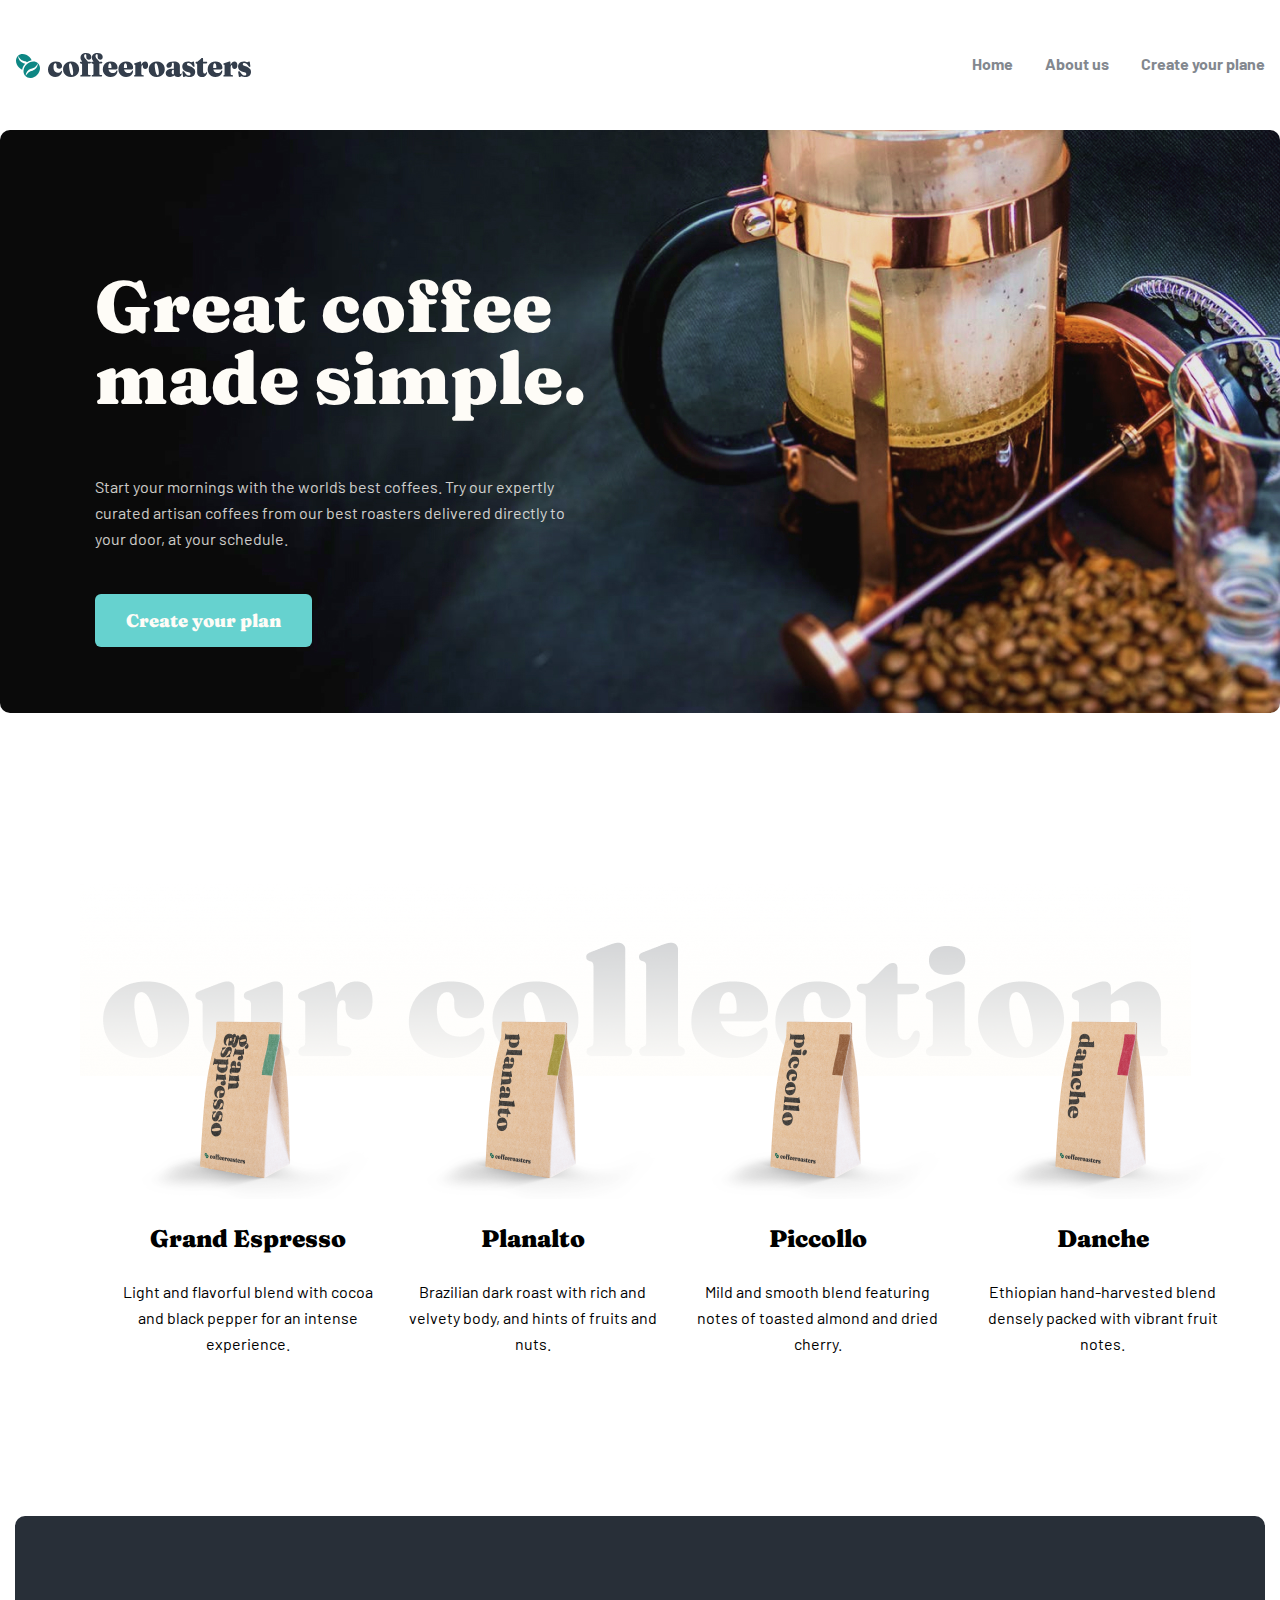
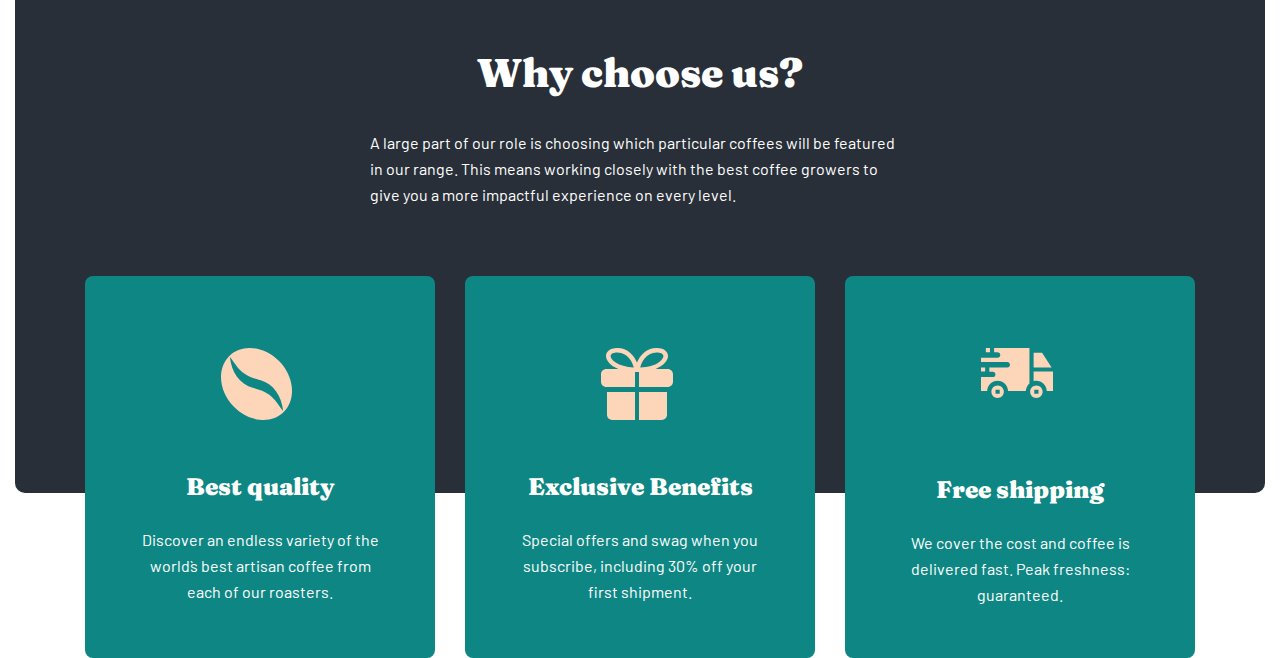
==== index.html @ 3e535aac "first commit" ====
<!DOCTYPE html>
<html lang="en">
<head>
    <meta charset="UTF-8">
    <meta http-equiv="X-UA-Compatible" content="IE=edge">
    <meta name="viewport" content="width=device-width, initial-scale=1.0">
    <link rel="stylesheet" href="./css/normalize.css">
    <link rel="stylesheet" href="./css/main.css">
    <title>Document</title>
</head>
<body>
    <header>

        <h1 class="visually-hidden">hello world</h1>

        <div class="container">
                
                <div class="header-box">
                    <a href="#"><img class="logo-img" src="./images/logoCoffe.svg" alt="Logotip Coffe"></a>

                    <nav class="navbar">
                        <ul class="nav-menu">
                            <li class="navbar-item">
                                <a class="navbar-link" href="#">Home</a>
                            </li>
                            <li class="navbar-item">
                                <a class="navbar-link" href="#">About us</a>
                            </li>
                            <li class="navbar-item">
                                <a class="navbar-link" href="#">Create your plane</a>
                            </li>     
                        </ul>
                    </nav>
                </div>
                
            </div>
          
        </div>
            
    </header>

    <main>
        <section class="section-one">
            <div class="container">
                <!-- headline -->
                <div class="section-two-box">
                    <div class="section-one-title">
                        <h2 class="section-one-title-text">
                            Great coffee
                            made simple.
                        </h2>
                        <p class="section-one-text">
                            Start your mornings with the world`s best coffees.
                            Try our expertly curated artisan coffees from our best roasters delivered directly to your door, at your schedule.
                        </p>
    
                        <a class="section-one-link" href="#">Create your plan</a>
                    </div>
                </div>  

            </div>
        </section>
        <section class="section-two">
            <img class="our-collections-img" src="./images/ourcollections.png" alt="Our collections text">
                <ul class="section-two-menu">
                    <li class="section-two-menu-item">
                        <img src="./images/kopi1.png" alt="Grand espresso">
                        <p class="nameCoffe">Grand Espresso</p>
                        <p class="coffeText">Light and flavorful blend with cocoa and black pepper for an intense experience.</p>
                    </li>
                    <li class="section-two-menu-item">
                        <img src="./images/kopi2.png" alt="Planalto">
                        <p class="nameCoffe">Planalto</p>
                        <p class="coffeText">Brazilian dark roast with rich and velvety body, and hints of fruits and nuts.</p>
                    </li>
                    <li class="section-two-menu-item">
                        <img src="./images/kopi3.png" alt="Piccollo">
                        <p class="nameCoffe">Piccollo</p>
                        <p class="coffeText">Mild and smooth blend featuring notes of toasted almond and dried cherry.</p>
                    </li>
                    <li class="section-two-menu-item">
                        <img src="./images/kopi4.png" alt="Danche">
                        <p class="nameCoffe">Danche</p>
                        <p class="coffeText">Ethiopian hand-harvested blend densely packed with vibrant fruit notes.</p>
                    </li>
                </ul>
        </section>
        <section class="section-three">
            <div class="container">
                <div class="section-three-box">
                    <h2 class="section-three-title">Why choose us?</h2>
                    <p class="section-three-text">A large part of our role is choosing which particular coffees will be featured 
                        in our range. This means working closely with the best coffee growers to give 
                        you a more impactful experience on every level.</p>
                            <ul class="section-three-menu">
                                <li class="section-three-menu-item">
                                    <img class="section-three-menu-item-img" src="./images/Shape.svg" alt="Cofe">
                                    <p class="section-three-menu-item-title">Best quality</p>
                                    <p class="section-three-menu-item-text">Discover an endless variety of the world`s best artisan coffee from each of our roasters.</p>
                                </li>
                                <li class="section-three-menu-item">
                                    <img class="section-three-menu-item-img" src="./images/CombinedShape.svg" alt="Cofe">
                                    <p class="section-three-menu-item-title">Exclusive Benefits</p>
                                    <p class="section-three-menu-item-text">Special offers and swag when you subscribe, including 30% off your first shipment.</p>
                                </li>
                                <li class="section-three-menu-item">
                                    <img class="section-three-menu-item-img car-img" src="./images/CombinedShape1.svg" alt="Cofe">
                                    <p class="section-three-menu-item-title">Free shipping</p>
                                    <p class="section-three-menu-item-text">We cover the cost and coffee is delivered fast. Peak freshness: guaranteed.</p>
                                </li>
                            </ul>
                </div>
            </div>
        </section>
    </main>

</body>
</html>
---- css/main.css ----
@font-face {
    font-family: 'Fraunces 9pt';
    src: url('../fonts/Fraunces9pt-Black.woff2') format('woff2'),
        url('../fonts/Fraunces9pt-Black.woff') format('woff');
    font-weight: 900;
    font-style: normal;
    font-display: swap;
}

@font-face {
    font-family: 'Barlow';
    src: url('../fonts/Barlow-Regular.woff2') format('woff2'),
        url('../fonts/Barlow-Regular.woff') format('woff');
    font-weight: normal;
    font-style: normal;
    font-display: swap;
}

@font-face {
    font-family: 'Barlow';
    src: url('../fonts/Barlow-Bold.woff2') format('woff2'),
        url('../fonts/Barlow-Bold.woff') format('woff');
    font-weight: bold;
    font-style: normal;
    font-display: swap;
}

*{
    box-sizing: border-box;
}
body{
    margin: 0;
    padding:0;
    
}
img{
    vertical-align: middle;
}
a{
    text-decoration: none;
}
ul,ol{
    list-style: none;
}
.visually-hidden{
    
        clip: rect(0 0 0 0);
        clip-path: inset(50%);
        height: 1px;
        overflow: hidden;
        position: absolute;
        white-space: nowrap;
        width: 1px;
      
}
.container{
    width: 1280px;
    margin: 0 auto;
    padding: 0px 15px;
}
.header-box{
    display: flex;
    align-items: center;
    justify-content: space-between;
  
}
.logo-img:hover{
    opacity: 0.8;
}
.nav-menu{
    display: flex;
   
}
.navbar-item{
    padding: 40px 16px;
  
}
.navbar-item:last-child{
    padding-right: 0px;
}
.navbar-link{
    font-family: 'Barlow';
    font-style: normal;
    font-weight: 700;
    font-size: 16px;
    line-height: 15px;
    color: #83888F;
}
.navbar-link:hover{
    color: black;
}
.section-one{
    width: 1280px;
    background-image: url("../images/Bitmap.jpg");
    background-repeat: no-repeat;
    background-size: 1280px 600px;
    margin: 0 auto;
    border-radius: 10px;
}
.section-two-box{
    padding: 80px;
    margin-bottom: 167px;
    background-image: url("../images/Bitmap.png");
    background-repeat: no-repeat;
    background-size: 1280px , 600px;
    border-radius: 10px;

}

.section-one-title{
    width: 493px;
}

.section-one-title-text{
    font-family: 'Fraunces 9pt';
    font-style: normal;
    font-weight: 900;
    font-size: 72px;
    line-height: 72px;
    color: #FEFCF7;
}

.section-one-text{
    margin-top: 32px;
    margin-bottom: 56px;
    font-family: 'Barlow';
    font-style: normal;
    font-weight: 400;
    font-size: 16px;
    line-height: 26px;
    color: #FEFCF7;
    opacity: 0.8;
}

.section-one-link{
    padding: 15px 31px;
    font-family: 'Fraunces 9pt';
    font-style: normal;
    font-weight: 900;
    font-size: 18px;
    line-height: 25px;
    text-align: center;
    color: #FEFCF7;
    background: #66D2CF;;
    border-radius: 6px;
}
.section-one-link:hover{
    background-color: #0E8784;
}
.section-two{
    position: relative;
    width: 1280px;
    margin: 0 auto;
    padding-left: 80px;
}
.section-two-menu{
    position: absolute;
    display: flex;
    top: 110px;
}
.section-two-menu-item{
    margin-right: 30px;
    width: 255px;
    top: 130px;
}
.section-two-menu-item:last-child{
    margin-right: 0px;
}
.nameCoffe{
    Font-family: 'Fraunces 9pt';
    Font-style: Black;
    Font-size: 24px;
    Line-height: 32px;
    text-align: center;
}
.coffeText{
    Font-family: 'Barlow';
    Font-style: 'Regular';
    Font-size: 16px;
    Line-height: 26px;
    text-align: center;
}
.section-three-box{
    height: 577px;
    margin-top: 440px;
    background-color: #282F38;
    border-radius: 10px;
    padding-top: 100px;
}
.section-three-title{
    Font-family: 'Fraunces 9pt';
    Font-style: Black;
    color: white;
    Font-size: 40px;
    Line-height: 48px;
    text-align: center;
  
}
.section-three-text{
    Font-family: 'Barlow';
    Font-style: 'Regular';
    color: white;
    margin: 0 auto;
    Font-size: 16px;
    Line-height: 26px;
    width: 540px;
    height: 80px;
}
.section-three-menu{
    display: flex;
}
.section-three-menu-item{
    width: 350px;
    height: 382px;
    background-color: #0E8784;
    border-radius: 8px;
    margin-top: 50px;
    margin-right: 30px;
}
.section-three-menu-item:first-child{
    margin-left: 30px;
}
.section-three-menu-item-img{
    margin: 72px 143px -5px 136px;
}
.car-img{
    margin-bottom: 20px;
}
.section-three-menu-item-title{
    Font-family: 'Fraunces 9pt';
    Font-style: Black;
    color: white;
    text-align: center;
    Font-size: 24px;
    Line-height: 32px;
    margin-top: 56px;
}
.section-three-menu-item-text{
    Font-family: 'Barlow';
    Font-style: 'Regular';
    color: white;
    Font-size: 16px;
    Line-height: 26px;
    margin: 0 auto;
    text-align: center;
    width: 255px;
}
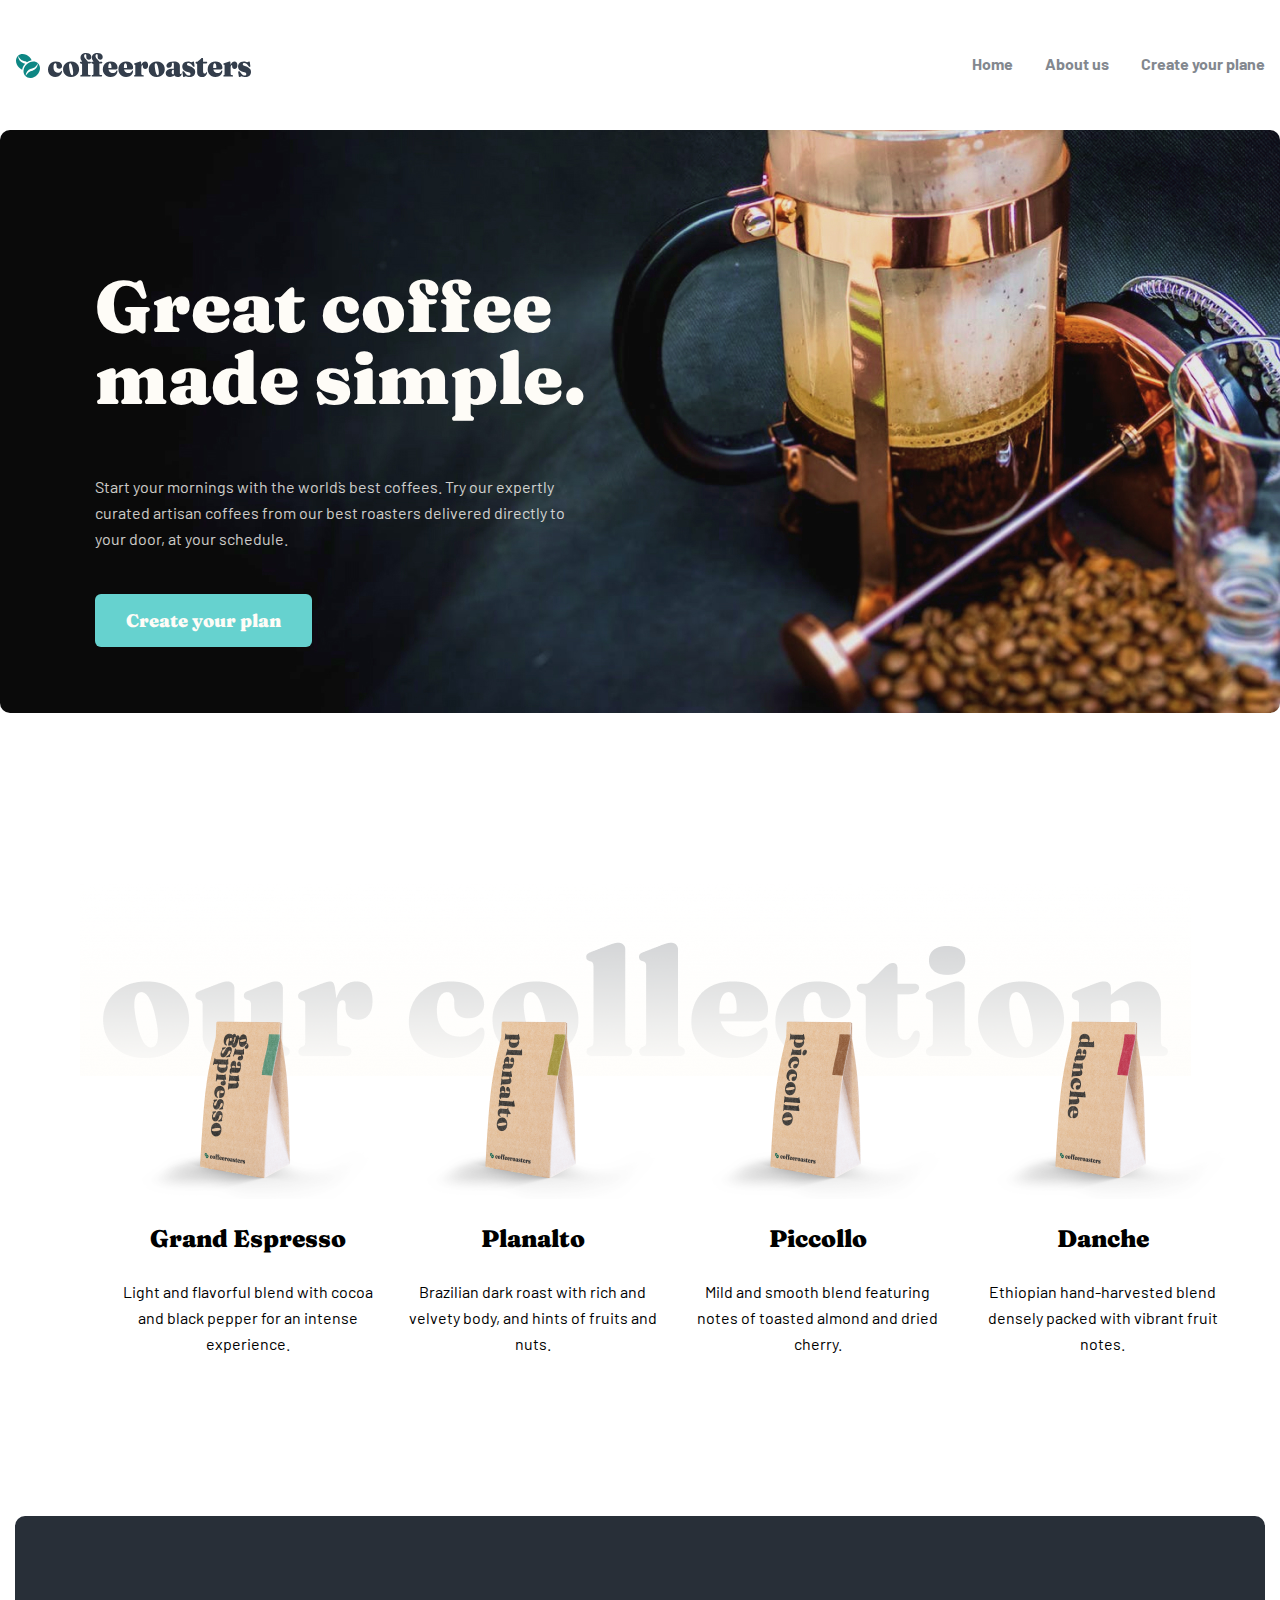
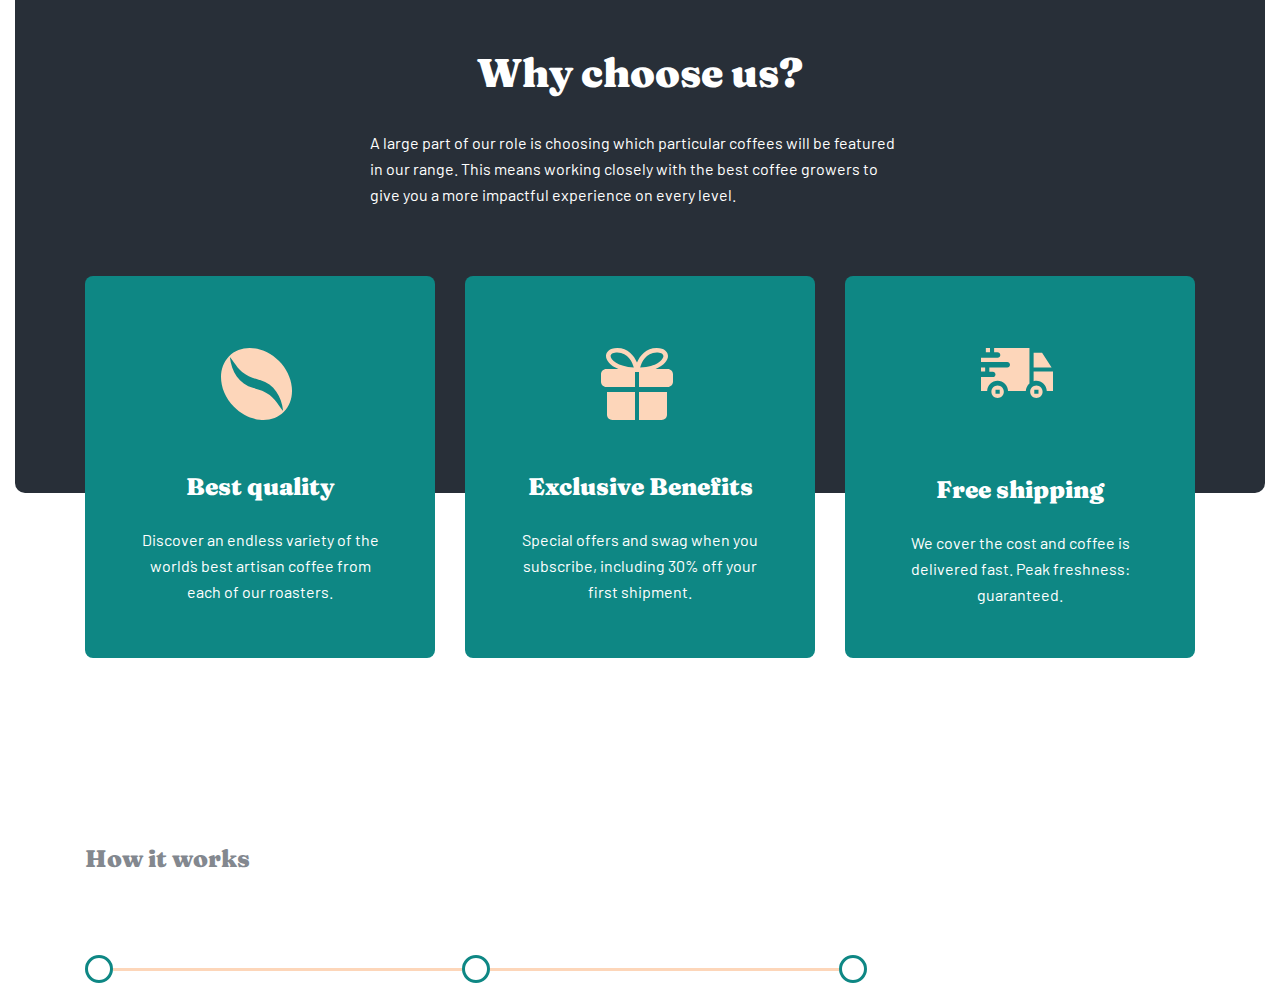
==== commit d9727801: "section four modified" ====
--- a/index.html
+++ b/index.html
@@ -112,6 +112,20 @@
                 </div>
             </div>
         </section>
+        <section class="section-four">
+            <div class="container">
+                <div class="section-four__box">
+                    <h2 class="section-four__title">How it works</h2>
+                    <div class="section-four__line liner">
+                        <span class="liner__1"></span>
+                        <span class="liner__2"></span>
+                        <span class="liner__1"></span>
+                        <span class="liner__2"></span>
+                        <span class="liner__1"></span>
+                    </div>
+                </div>
+            </div>
+        </section>
     </main>
 
 </body>
--- a/css/main.css
+++ b/css/main.css
@@ -244,4 +244,40 @@
     margin: 0 auto;
     text-align: center;
     width: 255px;
+}
+.section-four__box{
+    margin-top: 350px;
+}
+.section-four__title{
+    Font-family: 'Fraunces 9pt';
+    Font-style: Black;
+    Font-size: 24px;
+    Line-height: 32px;
+    color: #83888F;
+    margin-left: 70px;
+}
+.liner{
+    margin-left: 70px;
+    margin-top: 80px;
+    display: flex;
+}
+.liner__1{
+    display: inline-block;
+    width: 28px;
+    height: 28px;
+    border: 3px solid #0E8784;
+    background-color: white;
+    border-radius: 50%;
+    /* margin-right: 349px; */
+}
+.liner__1:last-child{
+    margin-right: 0px;
+}
+.liner__2{
+    display: block;
+    margin-top: 13px;
+    border-bottom: 3px solid #FDD6B9;
+    width: 349px;
+    height: 3px;
+    vertical-align: middle;
 }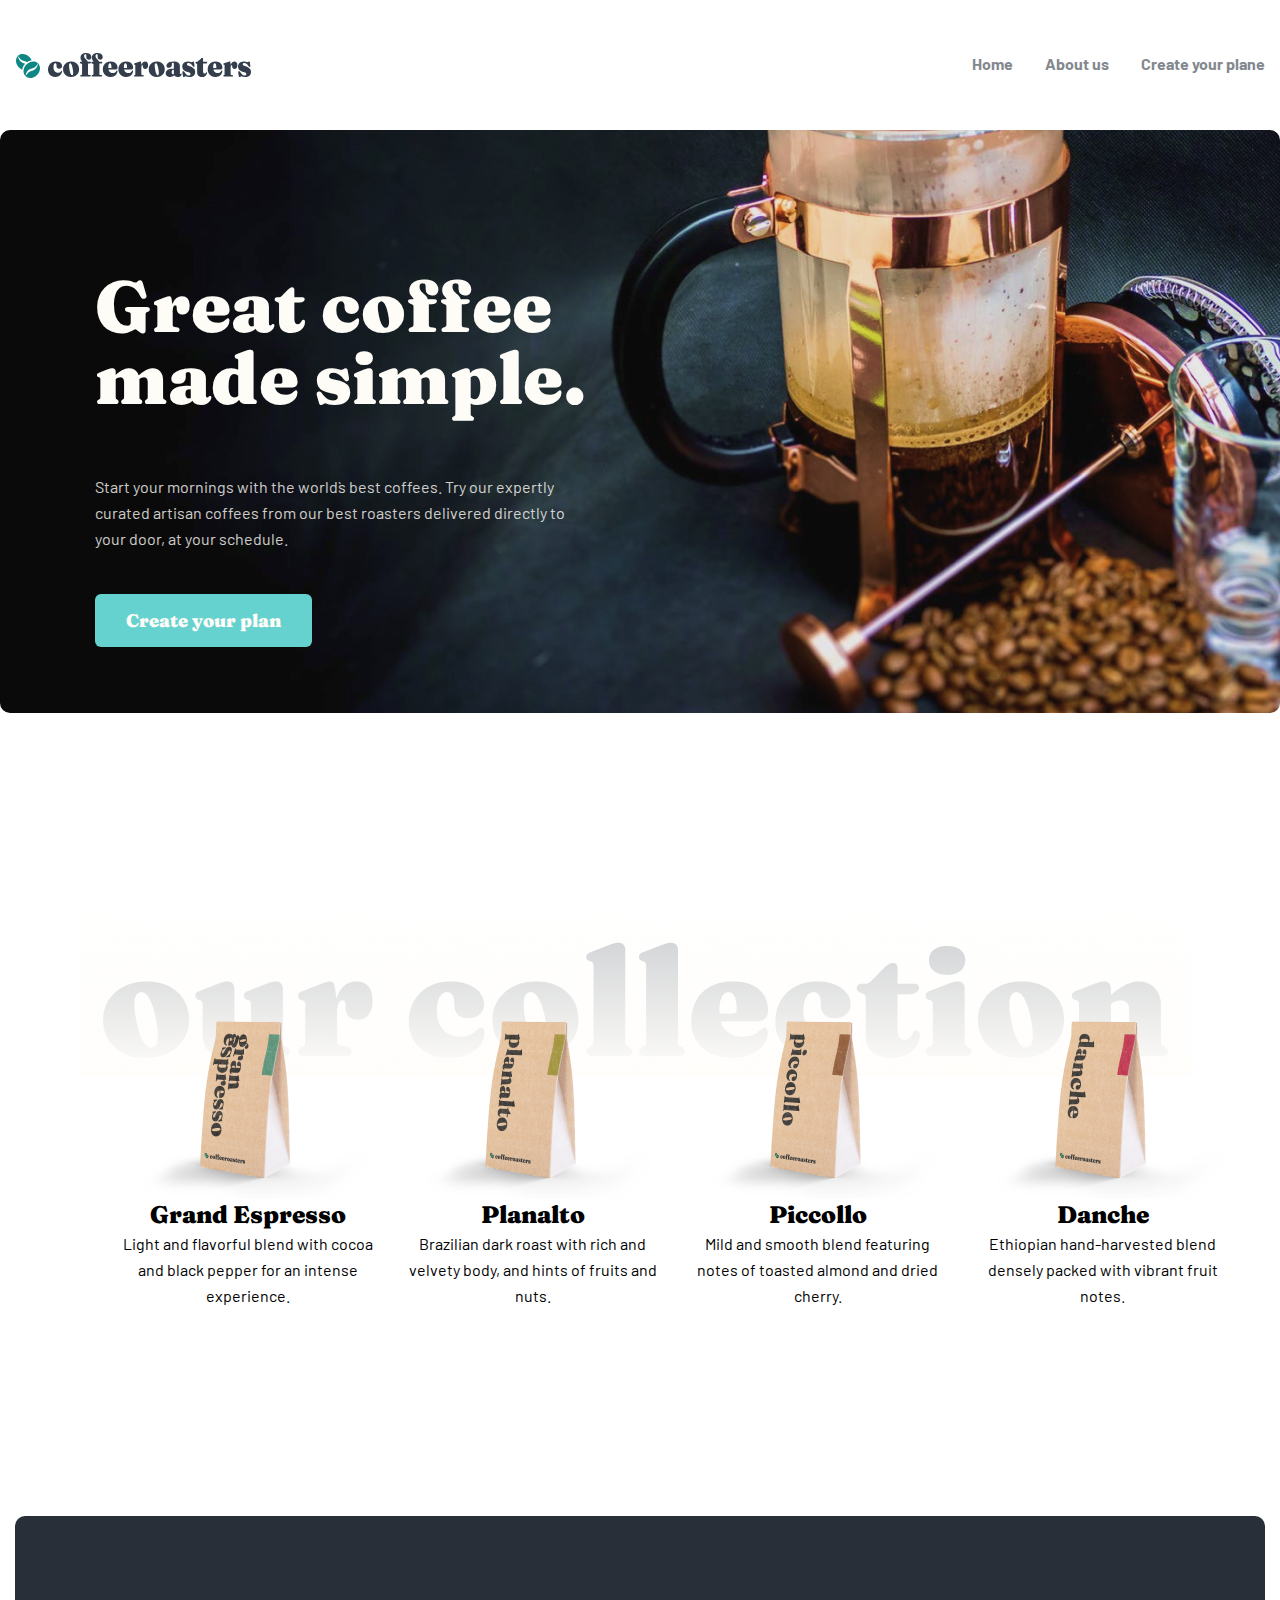
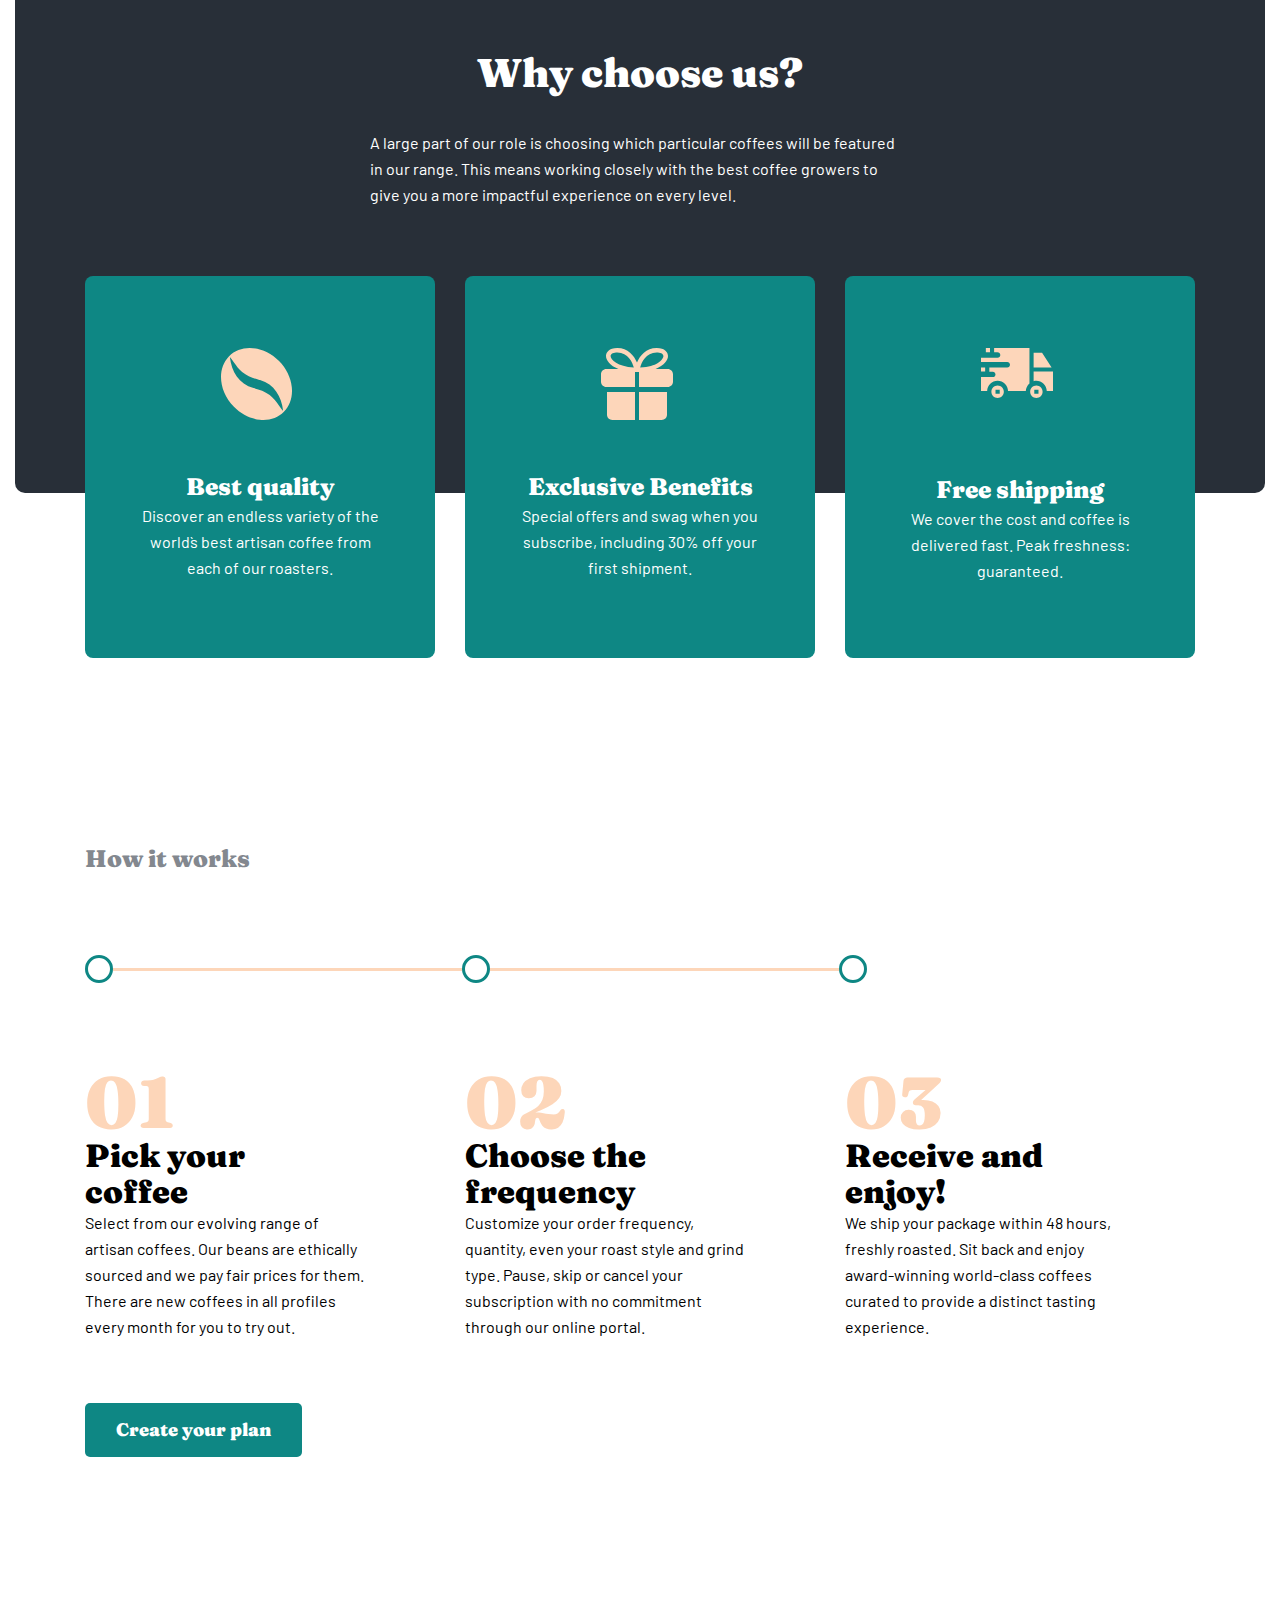
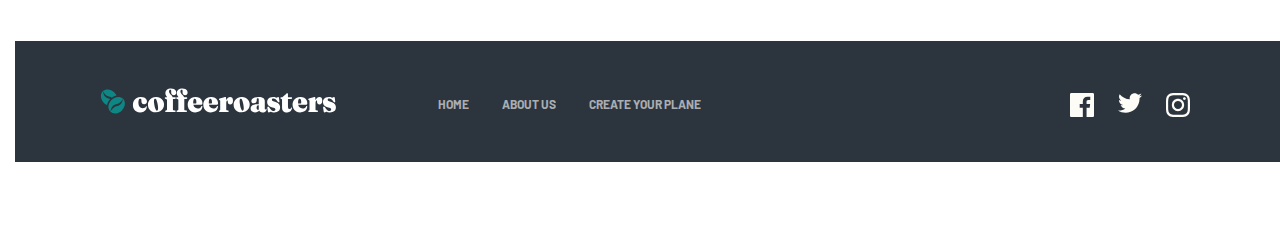
==== commit 4fd80262: "site full" ====
--- a/index.html
+++ b/index.html
@@ -33,7 +33,7 @@
                     </nav>
                 </div>
                 
-            </div>
+            
           
         </div>
             
@@ -61,7 +61,8 @@
             </div>
         </section>
         <section class="section-two">
-            <img class="our-collections-img" src="./images/ourcollections.png" alt="Our collections text">
+                        <h2 class="visually-hidden">visually-hidden</h2>
+                    <img class="our-collections-img" src="./images/ourcollections.png" alt="Our collections text">
                 <ul class="section-two-menu">
                     <li class="section-two-menu-item">
                         <img src="./images/kopi1.png" alt="Grand espresso">
@@ -123,10 +124,51 @@
                         <span class="liner__2"></span>
                         <span class="liner__1"></span>
                     </div>
+                    <ul class="section-four__work-menu work-menu">
+                        <li class="work-menu__item">
+                            <b class="work-menu__number">01</b>
+                            <p class="work-menu__title">Pick your <br> coffee</p>
+                            <p class="work-menu__text">Select from our evolving range of artisan coffees. Our beans are ethically sourced and we pay fair prices for them. There are new coffees in all profiles every month for you to try out.</p>
+                        </li>
+                        <li class="work-menu__item">
+                            <b class="work-menu__number">02</b>
+                            <p class="work-menu__title">Choose the frequency</p>
+                            <p class="work-menu__text">Customize your order frequency, quantity, even your roast style and grind type. Pause, skip or cancel your subscription with no commitment through our online portal.</p>
+                        </li>
+                        <li class="work-menu__item">
+                            <b class="work-menu__number">03</b>
+                            <p class="work-menu__title">Receive and enjoy!</p>
+                            <p class="work-menu__text">We ship your package within 48 hours, freshly roasted. Sit back and enjoy award-winning world-class coffees curated to provide a distinct tasting experience.</p>
+                        </li>
+                    </ul>
+                    <a class="section-four__btn" href="#">Create your plan</a>
                 </div>
             </div>
         </section>
     </main>
+    <footer class="footer">
+        <div class="container">
+            <div class="footer__box">
+                    <a class="footer__logo-link" href="#"><img class="footer__logo" src="./images/footerLogo.svg" alt="Coffe logo"></a>
+                <ul class="footer__menu">
+                    <li class="footer__item">
+                        <a class="footer__link" href="#">HOME</a>
+                    </li>
+                    <li class="footer__item">
+                        <a class="footer__link" href="#">ABOUT US</a>
+                    </li>
+                    <li class="footer__item">
+                        <a class="footer__link" href="#">CREATE YOUR PLANE</a>
+                    </li>     
+                </ul>
+                <ul class="footer__web-sites web-sites">
+                    <li class="web-sites__item"><a href="#"><img class="web-sites__img" src="./images/faceBook.svg" alt="Facebook icon"></a></li>
+                    <li class="web-sites__item"><a href="#"><img class="web-sites__img" src="./images/twitter.svg" alt="Twitter icon"></a></li>
+                    <li class="web-sites__item"><a href="#"><img class="web-sites__img" src="./images/instagram.svg" alt="Instagram icon"></a></li>
+                </ul>
+            </div>
+        </div>
+    </footer>
 
 </body>
 </html>--- a/css/main.css
+++ b/css/main.css
@@ -41,6 +41,10 @@
 }
 ul,ol{
     list-style: none;
+}
+p{
+    margin: 0;
+    padding: 0;
 }
 .visually-hidden{
     
@@ -280,4 +284,104 @@
     width: 349px;
     height: 3px;
     vertical-align: middle;
-}+}
+.work-menu{
+    display: flex;
+}
+.work-menu__item{
+    width: 285px;
+    margin-right: 95px;
+    margin-top: 67px;
+}
+.work-menu__item:first-child{
+    margin-left: 30px;
+    margin-bottom: 64px;
+}
+.work-menu__item:last-child{
+    margin-right: 0px;
+}
+.work-menu__number{
+    Font-family: 'Fraunces 9pt';
+    Font-style: Black;
+    Font-size: 72px;
+    Line-height: 72px;
+    color: #FDD6B9;
+}
+.work-menu__title{
+    Font-family: 'Fraunces 9pt';
+    Font-style: Black;
+    Font-size: 32px;
+    Line-height: 36px;
+}
+.work-menu__text{
+    Font-family: 'Barlow';
+    Font-style: 'Regular';
+    Font-size: 16px;
+    Line-height: 26px;
+}
+.section-four__btn{
+    padding: 15px 31px 16px 31px;
+    margin-left: 70px;
+    /* margin-top: 64px; */
+    background-color: #0E8784;
+    color: white;
+    border-radius: 5px;
+    Font-family: 'Fraunces 9pt';
+    Font-style: Black;
+    Font-size: 18px;
+}
+.footer__box{
+    display: flex;
+    width: 1280px;
+    margin-top: 200px;
+    margin-bottom: 88px;
+    background-color: #2C343E;
+    padding: 47px 85px 40px 85px;
+}
+.footer__logo-link{
+    /* margin: 47px 102px 47px 85px; */
+    vertical-align: middle;
+}
+.footer__menu{
+    display: flex;
+    margin-top: 10px;
+    Font-family: 'Barlow';
+    Font-style: Bold;
+    Font-size: 12px;
+    Line-height: 15px;
+    Line-height: 104%;
+    margin-left: 102px;
+    padding: 0;
+    /* padding-top: -10px; */
+    /* vertical-align: middle; */
+}
+.footer__link{
+    Font-family: 'Barlow';
+    Font-style: Bold;
+    Font-size: 12px;
+    color: white;
+    opacity: 0.6;
+    font-weight: 700;
+    Line-height: 15px;
+    Line-height: 104%;
+}
+.footer__item{
+    margin-right: 33px;
+}
+.footer__item:last-child{
+    margin-right: 0px;
+    
+}
+.web-sites{
+    display: flex;
+    left: 0;
+    margin: 5px 0px 0px 369px;
+    /* padding-top: 10px; */
+    padding: 0;
+}
+.web-sites__item{
+   margin-right: 24px;
+}
+.web-sites__item:last-child{
+    margin-right: 0px;
+}
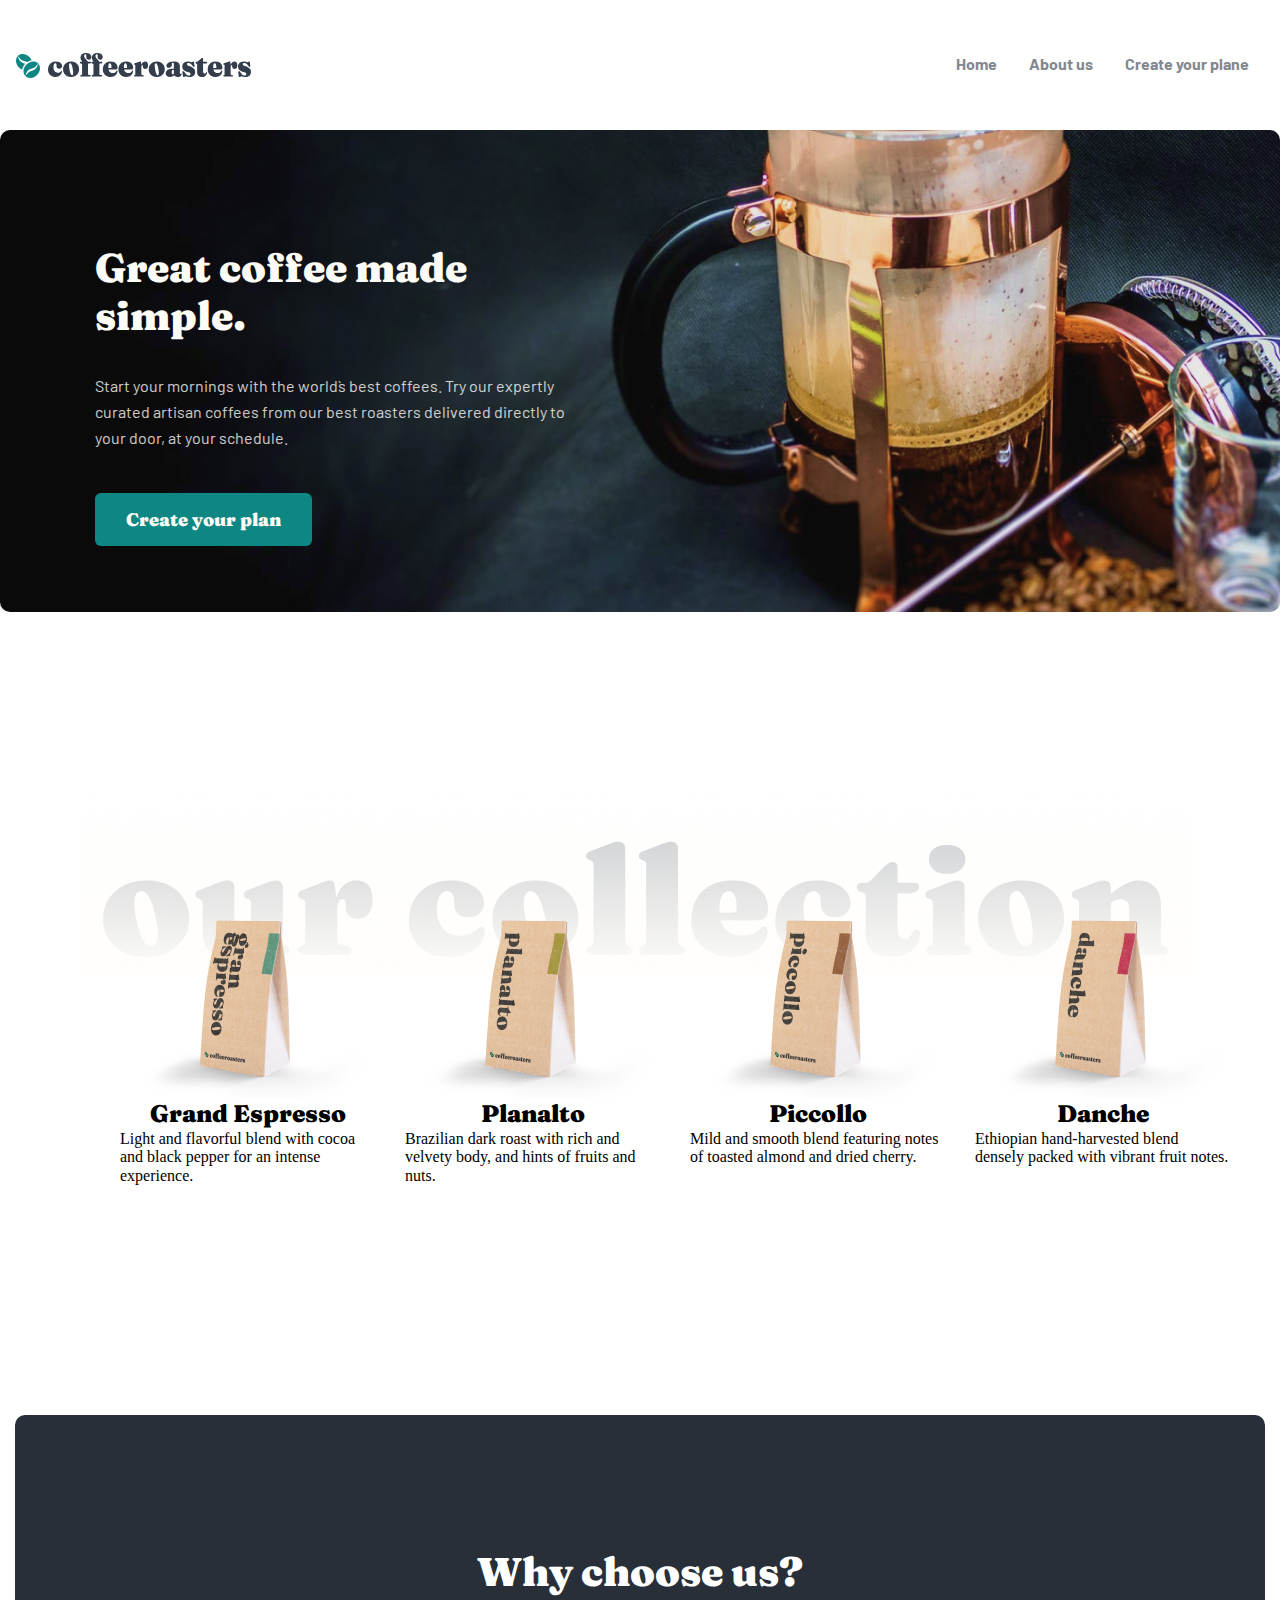
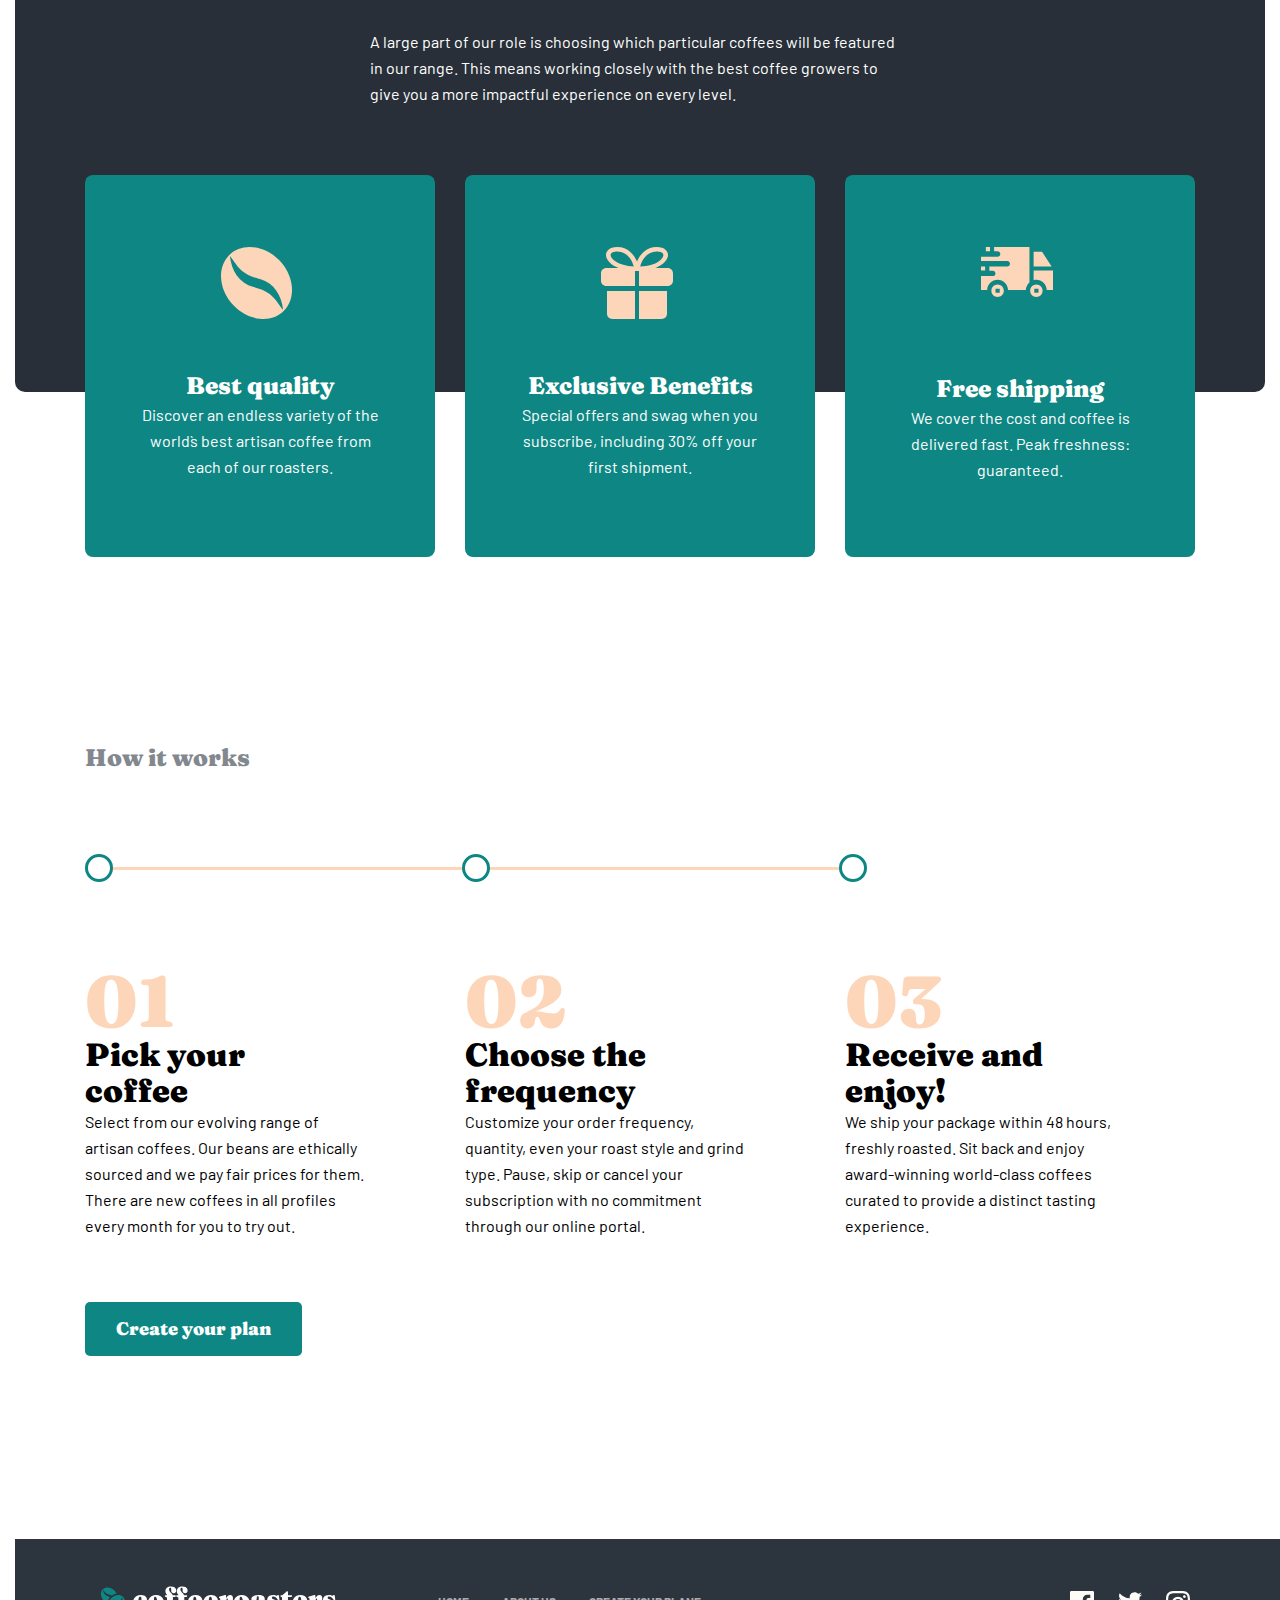
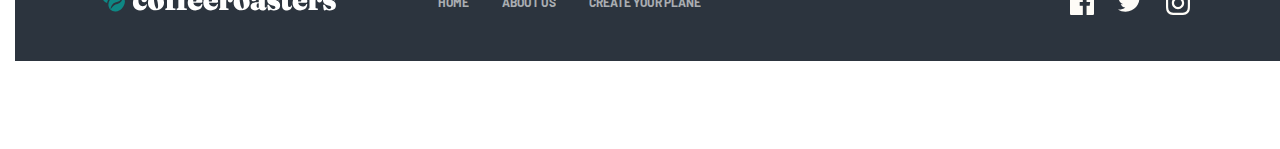
==== commit f0214086: "adding new project" ====
--- a/index.html
+++ b/index.html
@@ -19,15 +19,15 @@
                     <a href="#"><img class="logo-img" src="./images/logoCoffe.svg" alt="Logotip Coffe"></a>
 
                     <nav class="navbar">
-                        <ul class="nav-menu">
-                            <li class="navbar-item">
-                                <a class="navbar-link" href="#">Home</a>
+                        <ul class="navbar__menu">
+                            <li class="navbar__item">
+                                <a class="navbar__link" href="#">Home</a>
                             </li>
-                            <li class="navbar-item">
-                                <a class="navbar-link" href="#">About us</a>
+                            <li class="navbar__item">
+                                <a class="navbar__link" href="./aboutus.html">About us</a>
                             </li>
-                            <li class="navbar-item">
-                                <a class="navbar-link" href="#">Create your plane</a>
+                            <li class="navbar__item">
+                                <a class="navbar__link" href="#">Create your plane</a>
                             </li>     
                         </ul>
                     </nav>
@@ -43,18 +43,18 @@
         <section class="section-one">
             <div class="container">
                 <!-- headline -->
-                <div class="section-two-box">
-                    <div class="section-one-title">
-                        <h2 class="section-one-title-text">
+                <div class="section-one__box">
+                    <div class="section-one__title">
+                        <h2 class="section-one__title-text">
                             Great coffee
                             made simple.
                         </h2>
-                        <p class="section-one-text">
+                        <p class="section-one__text">
                             Start your mornings with the world`s best coffees.
                             Try our expertly curated artisan coffees from our best roasters delivered directly to your door, at your schedule.
                         </p>
     
-                        <a class="section-one-link" href="#">Create your plan</a>
+                        <a class="section-one__link" href="#">Create your plan</a>
                     </div>
                 </div>  
 
@@ -62,52 +62,52 @@
         </section>
         <section class="section-two">
                         <h2 class="visually-hidden">visually-hidden</h2>
-                    <img class="our-collections-img" src="./images/ourcollections.png" alt="Our collections text">
-                <ul class="section-two-menu">
-                    <li class="section-two-menu-item">
+                    <img class="section-two__img" src="./images/ourcollections.png" alt="Our collections text">
+                <ul class="section-two__menu">
+                    <li class="section-two__menu-item">
                         <img src="./images/kopi1.png" alt="Grand espresso">
-                        <p class="nameCoffe">Grand Espresso</p>
-                        <p class="coffeText">Light and flavorful blend with cocoa and black pepper for an intense experience.</p>
+                        <p class="section-two__name-coffe">Grand Espresso</p>
+                        <p class="section-two__coffe-text">Light and flavorful blend with cocoa and black pepper for an intense experience.</p>
                     </li>
-                    <li class="section-two-menu-item">
+                    <li class="section-two__menu-item">
                         <img src="./images/kopi2.png" alt="Planalto">
-                        <p class="nameCoffe">Planalto</p>
-                        <p class="coffeText">Brazilian dark roast with rich and velvety body, and hints of fruits and nuts.</p>
+                        <p class="section-two__name-coffe">Planalto</p>
+                        <p class="section-two__coffe-text">Brazilian dark roast with rich and velvety body, and hints of fruits and nuts.</p>
                     </li>
-                    <li class="section-two-menu-item">
+                    <li class="section-two__menu-item">
                         <img src="./images/kopi3.png" alt="Piccollo">
-                        <p class="nameCoffe">Piccollo</p>
-                        <p class="coffeText">Mild and smooth blend featuring notes of toasted almond and dried cherry.</p>
+                        <p class="section-two__name-coffe">Piccollo</p>
+                        <p class="section-two__coffe-text">Mild and smooth blend featuring notes of toasted almond and dried cherry.</p>
                     </li>
-                    <li class="section-two-menu-item">
+                    <li class="section-two__menu-item">
                         <img src="./images/kopi4.png" alt="Danche">
-                        <p class="nameCoffe">Danche</p>
-                        <p class="coffeText">Ethiopian hand-harvested blend densely packed with vibrant fruit notes.</p>
+                        <p class="section-two__name-coffe">Danche</p>
+                        <p class="section-two__coffe-text">Ethiopian hand-harvested blend densely packed with vibrant fruit notes.</p>
                     </li>
                 </ul>
         </section>
         <section class="section-three">
             <div class="container">
-                <div class="section-three-box">
-                    <h2 class="section-three-title">Why choose us?</h2>
-                    <p class="section-three-text">A large part of our role is choosing which particular coffees will be featured 
+                <div class="section-three__box">
+                    <h2 class="section-three__title">Why choose us?</h2>
+                    <p class="section-three__text">A large part of our role is choosing which particular coffees will be featured 
                         in our range. This means working closely with the best coffee growers to give 
                         you a more impactful experience on every level.</p>
-                            <ul class="section-three-menu">
-                                <li class="section-three-menu-item">
-                                    <img class="section-three-menu-item-img" src="./images/Shape.svg" alt="Cofe">
-                                    <p class="section-three-menu-item-title">Best quality</p>
-                                    <p class="section-three-menu-item-text">Discover an endless variety of the world`s best artisan coffee from each of our roasters.</p>
+                            <ul class="section-three__menu">
+                                <li class="section-three__menu-item">
+                                    <img class="section-three__menu-item-img" src="./images/Shape.svg" alt="Cofe">
+                                    <p class="section-three__menu-item-title">Best quality</p>
+                                    <p class="section-three__menu-item-text">Discover an endless variety of the world`s best artisan coffee from each of our roasters.</p>
                                 </li>
-                                <li class="section-three-menu-item">
-                                    <img class="section-three-menu-item-img" src="./images/CombinedShape.svg" alt="Cofe">
-                                    <p class="section-three-menu-item-title">Exclusive Benefits</p>
-                                    <p class="section-three-menu-item-text">Special offers and swag when you subscribe, including 30% off your first shipment.</p>
+                                <li class="section-three__menu-item">
+                                    <img class="section-three__menu-item-img" src="./images/CombinedShape.svg" alt="Cofe">
+                                    <p class="section-three__menu-item-title">Exclusive Benefits</p>
+                                    <p class="section-three__menu-item-text">Special offers and swag when you subscribe, including 30% off your first shipment.</p>
                                 </li>
-                                <li class="section-three-menu-item">
-                                    <img class="section-three-menu-item-img car-img" src="./images/CombinedShape1.svg" alt="Cofe">
-                                    <p class="section-three-menu-item-title">Free shipping</p>
-                                    <p class="section-three-menu-item-text">We cover the cost and coffee is delivered fast. Peak freshness: guaranteed.</p>
+                                <li class="section-three__menu-item">
+                                    <img class="section-three__menu-item-img car-img" src="./images/CombinedShape1.svg" alt="Cofe">
+                                    <p class="section-three__menu-item-title">Free shipping</p>
+                                    <p class="section-three__menu-item-text">We cover the cost and coffee is delivered fast. Peak freshness: guaranteed.</p>
                                 </li>
                             </ul>
                 </div>
--- a/css/main.css
+++ b/css/main.css
@@ -71,18 +71,18 @@
 .logo-img:hover{
     opacity: 0.8;
 }
-.nav-menu{
+.navbar__menu{
     display: flex;
    
 }
-.navbar-item{
+.navbar__item{
     padding: 40px 16px;
   
 }
 .navbar-item:last-child{
     padding-right: 0px;
 }
-.navbar-link{
+.navbar__link{
     font-family: 'Barlow';
     font-style: normal;
     font-weight: 700;
@@ -90,7 +90,7 @@
     line-height: 15px;
     color: #83888F;
 }
-.navbar-link:hover{
+.navbar__link:hover{
     color: black;
 }
 .section-one{
@@ -101,7 +101,11 @@
     margin: 0 auto;
     border-radius: 10px;
 }
-.section-two-box{
+.section__one{
+    background-image: url("../images/aboutusbg.jpg");
+    background-size: 1280px 450px;
+}
+.section-one__box{
     padding: 80px;
     margin-bottom: 167px;
     background-image: url("../images/Bitmap.png");
@@ -111,11 +115,11 @@
 
 }
 
-.section-one-title{
+.section-one__title{
     width: 493px;
 }
 
-.section-one-title-text{
+.section-one__title-text{
     font-family: 'Fraunces 9pt';
     font-style: normal;
     font-weight: 900;
@@ -123,8 +127,15 @@
     line-height: 72px;
     color: #FEFCF7;
 }
-
-.section-one-text{
+.section-one__title-text{
+    font-family: 'Fraunces 9pt';
+    font-style: normal;
+    font-weight: 900;
+    font-size: 40px;
+    line-height: 48px;
+    color: #FEFCF7;
+}
+.section-one__text{
     margin-top: 32px;
     margin-bottom: 56px;
     font-family: 'Barlow';
@@ -135,8 +146,19 @@
     color: #FEFCF7;
     opacity: 0.8;
 }
-
-.section-one-link{
+.section-one__text1{
+    margin-top: 32px;
+    margin-bottom: 56px;
+    font-family: 'Barlow';
+    font-style: normal;
+    font-weight: 400;
+    font-size: 16px;
+    line-height: 26px;
+    color: #FEFCF7;
+    opacity: 0.8;
+    width: 445px;
+}
+.section-one__link{
     padding: 15px 31px;
     font-family: 'Fraunces 9pt';
     font-style: normal;
@@ -145,11 +167,11 @@
     line-height: 25px;
     text-align: center;
     color: #FEFCF7;
-    background: #66D2CF;;
+    background: #0E8784;
     border-radius: 6px;
 }
-.section-one-link:hover{
-    background-color: #0E8784;
+.section-one__link:hover{
+    opacity: 0.8;
 }
 .section-two{
     position: relative;
@@ -157,41 +179,47 @@
     margin: 0 auto;
     padding-left: 80px;
 }
-.section-two-menu{
+.section-two1{
+    position: relative;
+    width: 1280px;
+    margin: 0 auto;
+    padding-left: 0px;
+}
+.section-two__menu{
     position: absolute;
     display: flex;
     top: 110px;
 }
-.section-two-menu-item{
+.section-two__menu-item{
     margin-right: 30px;
     width: 255px;
     top: 130px;
 }
-.section-two-menu-item:last-child{
+.section-two__menu-item:last-child{
     margin-right: 0px;
 }
-.nameCoffe{
+.section-two__name-coffe{
     Font-family: 'Fraunces 9pt';
     Font-style: Black;
     Font-size: 24px;
     Line-height: 32px;
     text-align: center;
 }
-.coffeText{
+.ection-two__coffe-text{
     Font-family: 'Barlow';
     Font-style: 'Regular';
     Font-size: 16px;
     Line-height: 26px;
     text-align: center;
 }
-.section-three-box{
+.section-three__box{
     height: 577px;
     margin-top: 440px;
     background-color: #282F38;
     border-radius: 10px;
     padding-top: 100px;
 }
-.section-three-title{
+.section-three__title{
     Font-family: 'Fraunces 9pt';
     Font-style: Black;
     color: white;
@@ -200,7 +228,7 @@
     text-align: center;
   
 }
-.section-three-text{
+.section-three__text{
     Font-family: 'Barlow';
     Font-style: 'Regular';
     color: white;
@@ -210,10 +238,10 @@
     width: 540px;
     height: 80px;
 }
-.section-three-menu{
-    display: flex;
-}
-.section-three-menu-item{
+.section-three__menu{
+    display: flex;
+}
+.section-three__menu-item{
     width: 350px;
     height: 382px;
     background-color: #0E8784;
@@ -221,16 +249,16 @@
     margin-top: 50px;
     margin-right: 30px;
 }
-.section-three-menu-item:first-child{
+.section-three__menu-item:first-child{
     margin-left: 30px;
 }
-.section-three-menu-item-img{
+.section-three__menu-item-img{
     margin: 72px 143px -5px 136px;
 }
 .car-img{
     margin-bottom: 20px;
 }
-.section-three-menu-item-title{
+.section-three__menu-item-title{
     Font-family: 'Fraunces 9pt';
     Font-style: Black;
     color: white;
@@ -239,7 +267,7 @@
     Line-height: 32px;
     margin-top: 56px;
 }
-.section-three-menu-item-text{
+.section-three__menu-item-text{
     Font-family: 'Barlow';
     Font-style: 'Regular';
     color: white;
@@ -330,6 +358,9 @@
     Font-style: Black;
     Font-size: 18px;
 }
+.section-four__btn:hover{
+    opacity: 0.8;
+}
 .footer__box{
     display: flex;
     width: 1280px;
@@ -341,6 +372,9 @@
 .footer__logo-link{
     /* margin: 47px 102px 47px 85px; */
     vertical-align: middle;
+}
+.footer__logo-link:hover{
+    opacity: 0.8;
 }
 .footer__menu{
     display: flex;
@@ -365,6 +399,9 @@
     Line-height: 15px;
     Line-height: 104%;
 }
+.footer__link:hover{
+    opacity: 1;
+}
 .footer__item{
     margin-right: 33px;
 }
@@ -382,6 +419,106 @@
 .web-sites__item{
    margin-right: 24px;
 }
+.web-sites__item:hover{
+    opacity: 0.8;
+}
 .web-sites__item:last-child{
     margin-right: 0px;
 }
+
+/* ABOUT US */
+.section-two1__first-box{
+    display: flex;
+}
+.section-two1__text-box{
+    margin-left: 125px;
+    width: 540px;
+    margin-top: 95px;
+}
+.section-two1__img{
+    border-radius: 10px;
+}
+.section-two1__title{
+    Font-family: 'Fraunces 9pt';
+    Font-style: Black;
+    Font-size: 40px;
+    Line-height: 48px;
+}  
+.section-two1__text{
+    Font-family:'Barlow';
+    Font-style: 'Regular';
+    margin-top: 32px;
+    Font-size: 16px;
+    Line-height: 26px;
+    Line-height: 135%;
+}     
+.section-two1__second-box{
+    position: relative;
+    display: flex;
+    width: 1280px;
+    height: 474px;
+    padding-top: 88px;
+    padding-left: 85px;
+    border-radius: 10px;
+    margin-top: 250px;
+    background-color: #282F38;
+}
+.section-two1__text-box1{
+    /* margin-left: 125px; */
+    width: 540px;
+    /* margin-top: 75px; */
+    color: white;
+}
+.section-two1__img1{
+    position: absolute;
+    border-radius: 10px;
+    left: 770px;
+    top: -90px;
+}  
+/* Section three   */
+.section-three2__box{
+    margin-top: 168px;
+    padding-left: 165px;
+    margin-bottom: 168px;
+}
+.section-three2__title{
+    Font-family: 'Fraunces 9pt';
+    Font-style: Black;
+    Font-size: 24px;
+    Line-height: 32px;
+    color: #83888F;
+}
+.section-three2__cordinations{
+    display: flex;
+    margin: 72px 0px 0px 0px;
+    padding: 0;
+}
+.countries{
+    width: 285px;
+    margin-right: 95px;
+}
+.countries:last-child{
+    margin-right: 0px;
+}
+.countries__name{
+    Font-family: 'Fraunces 9pt';
+    Font-style: Black;
+    Font-size: 32px;
+    Line-height: 36px;
+    margin-bottom: 24px;
+}
+.countries__map{
+    margin-bottom: 24px;
+    display: block;
+}
+.countries__cordinate{
+    Font-family: 'Barlow';
+    Font-style: 'Regular';
+    Font-size: 16px;
+    Line-height: 26px;
+    Line-height: 135%;
+  
+}
+.countries__cordinate-number{
+    margin-top: 24px;
+}
